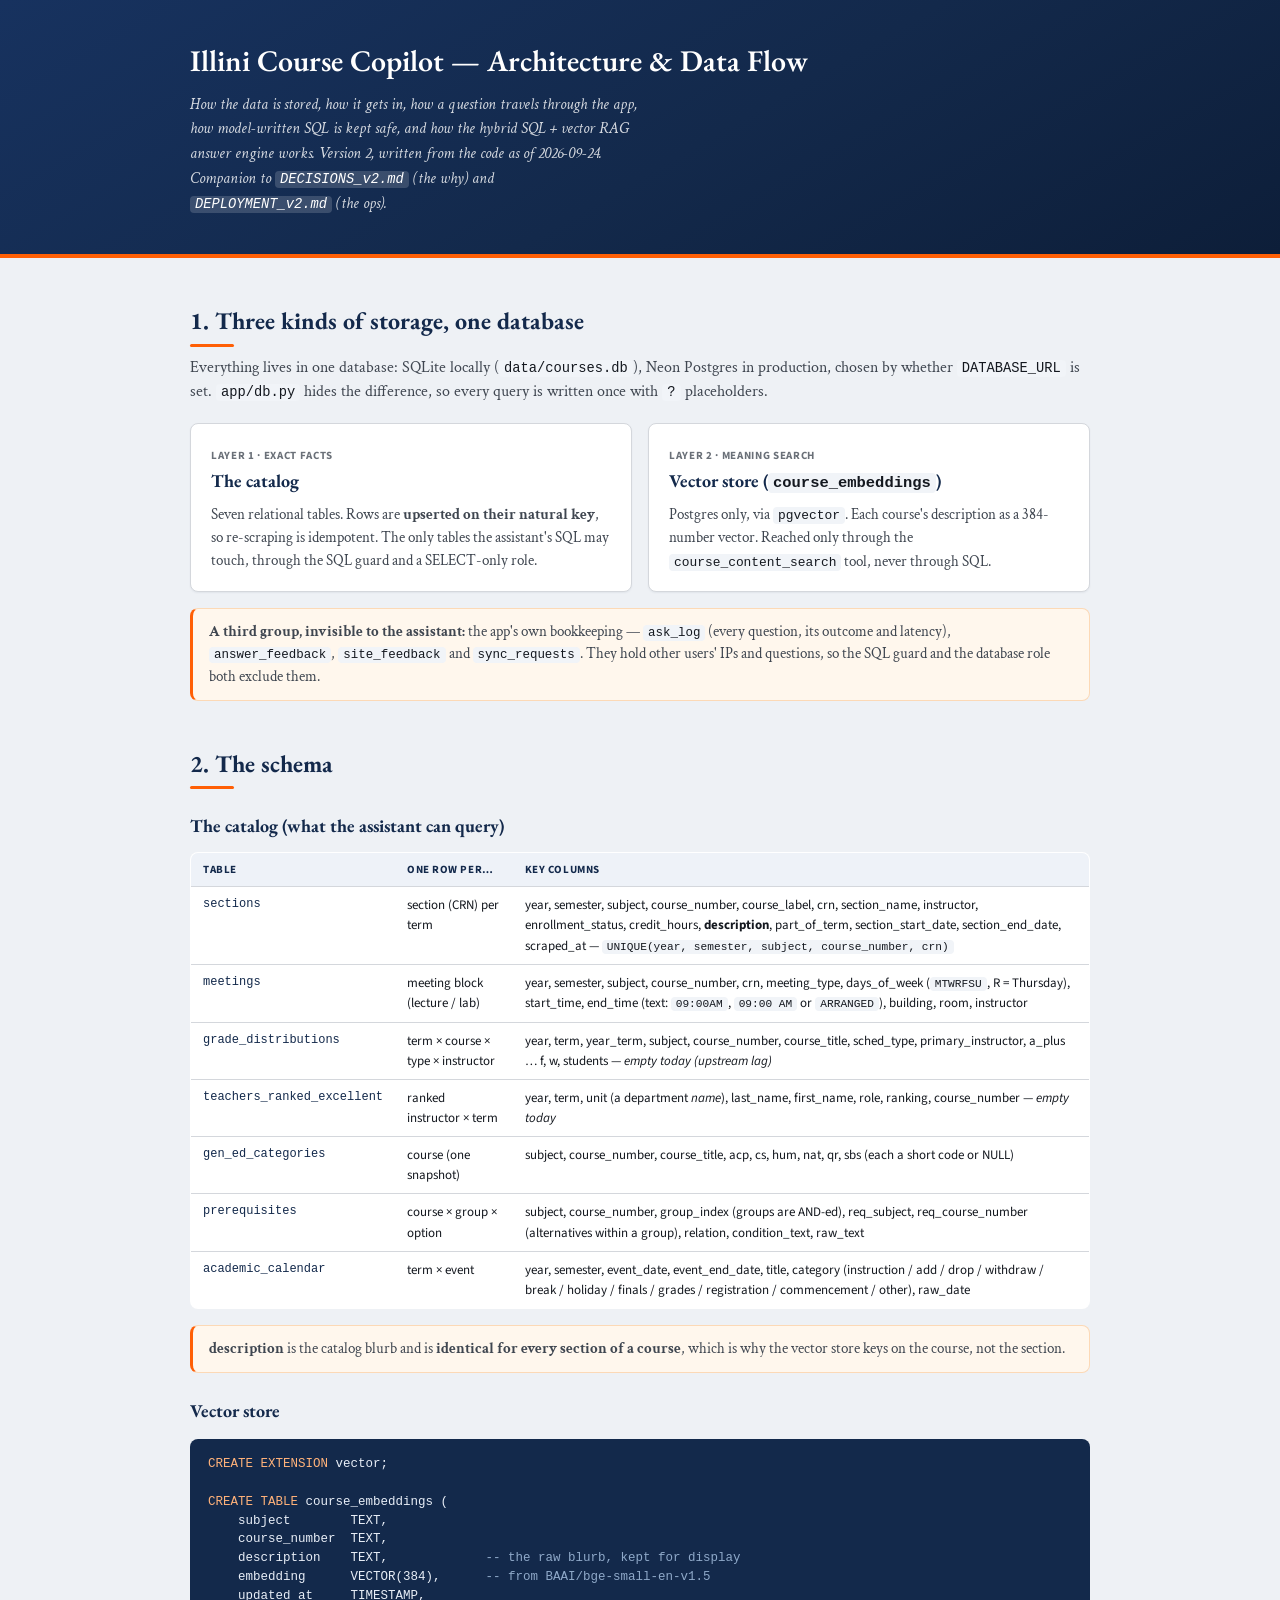
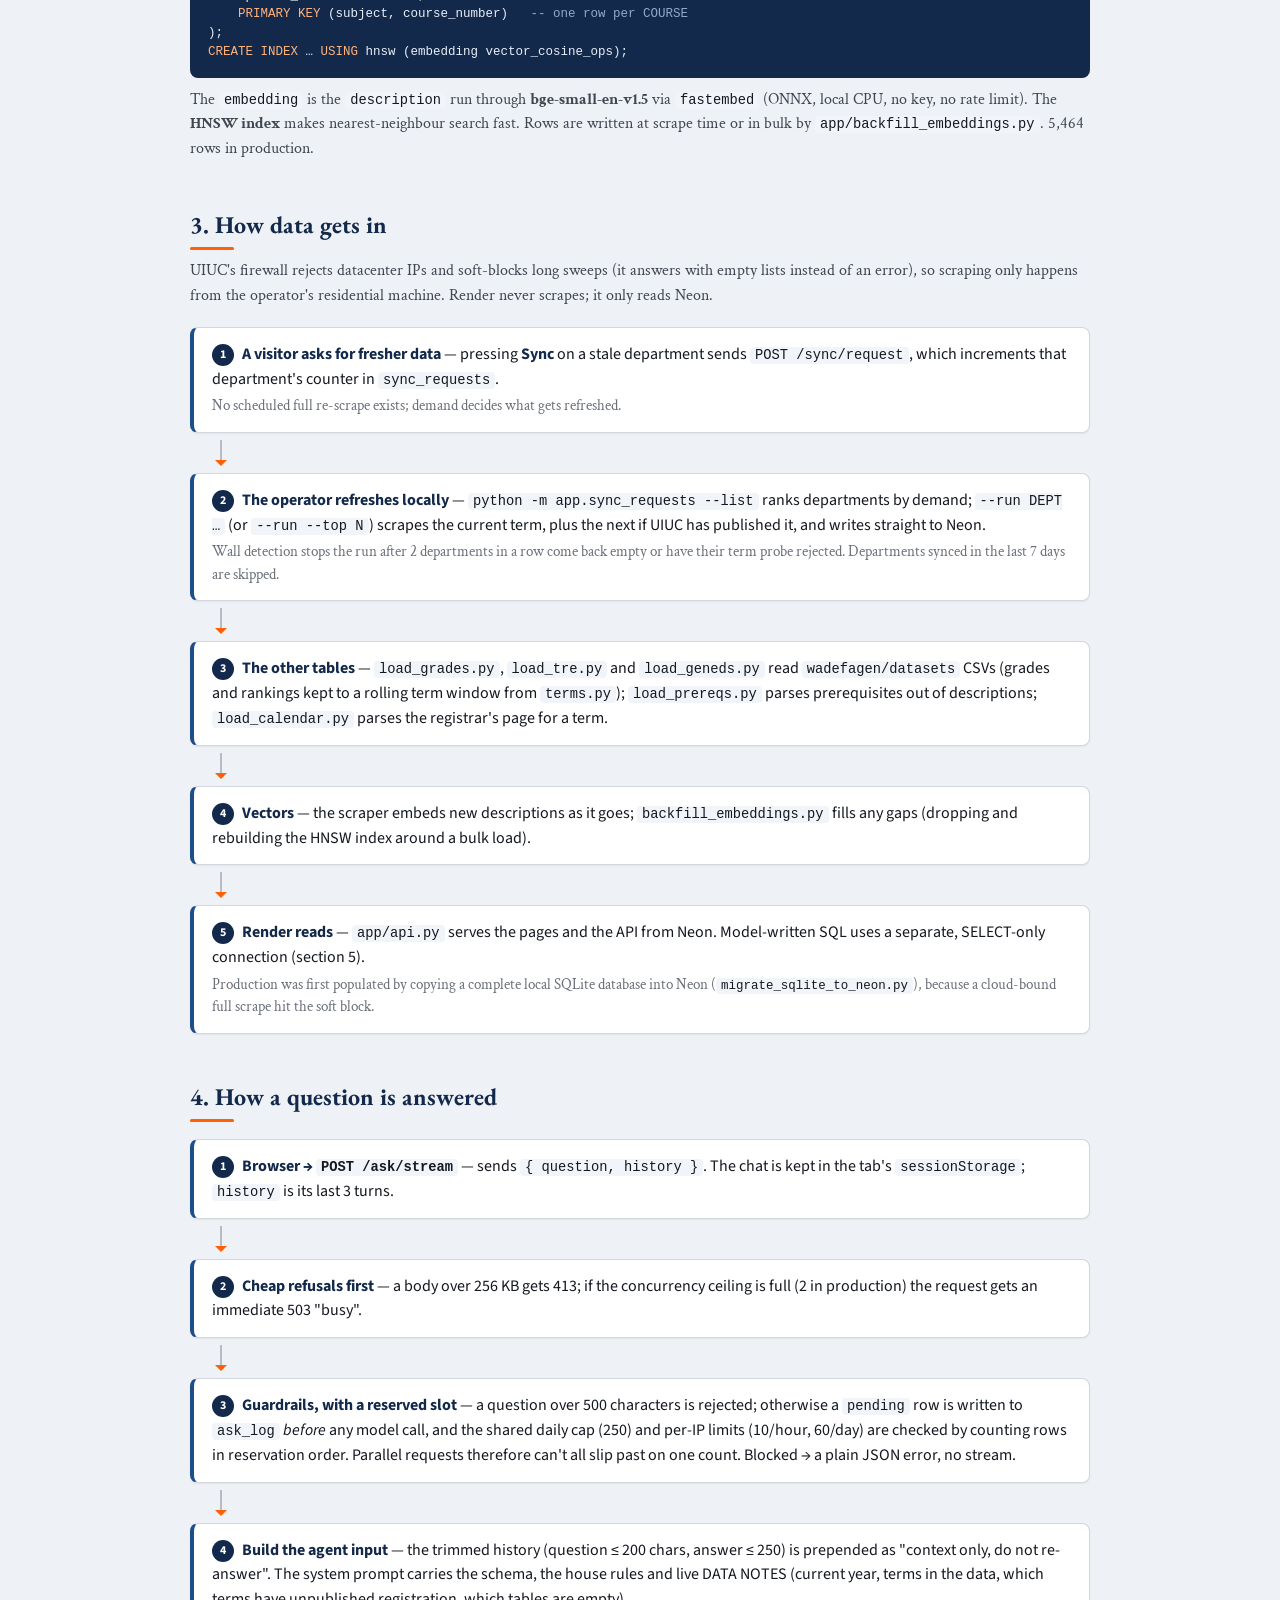
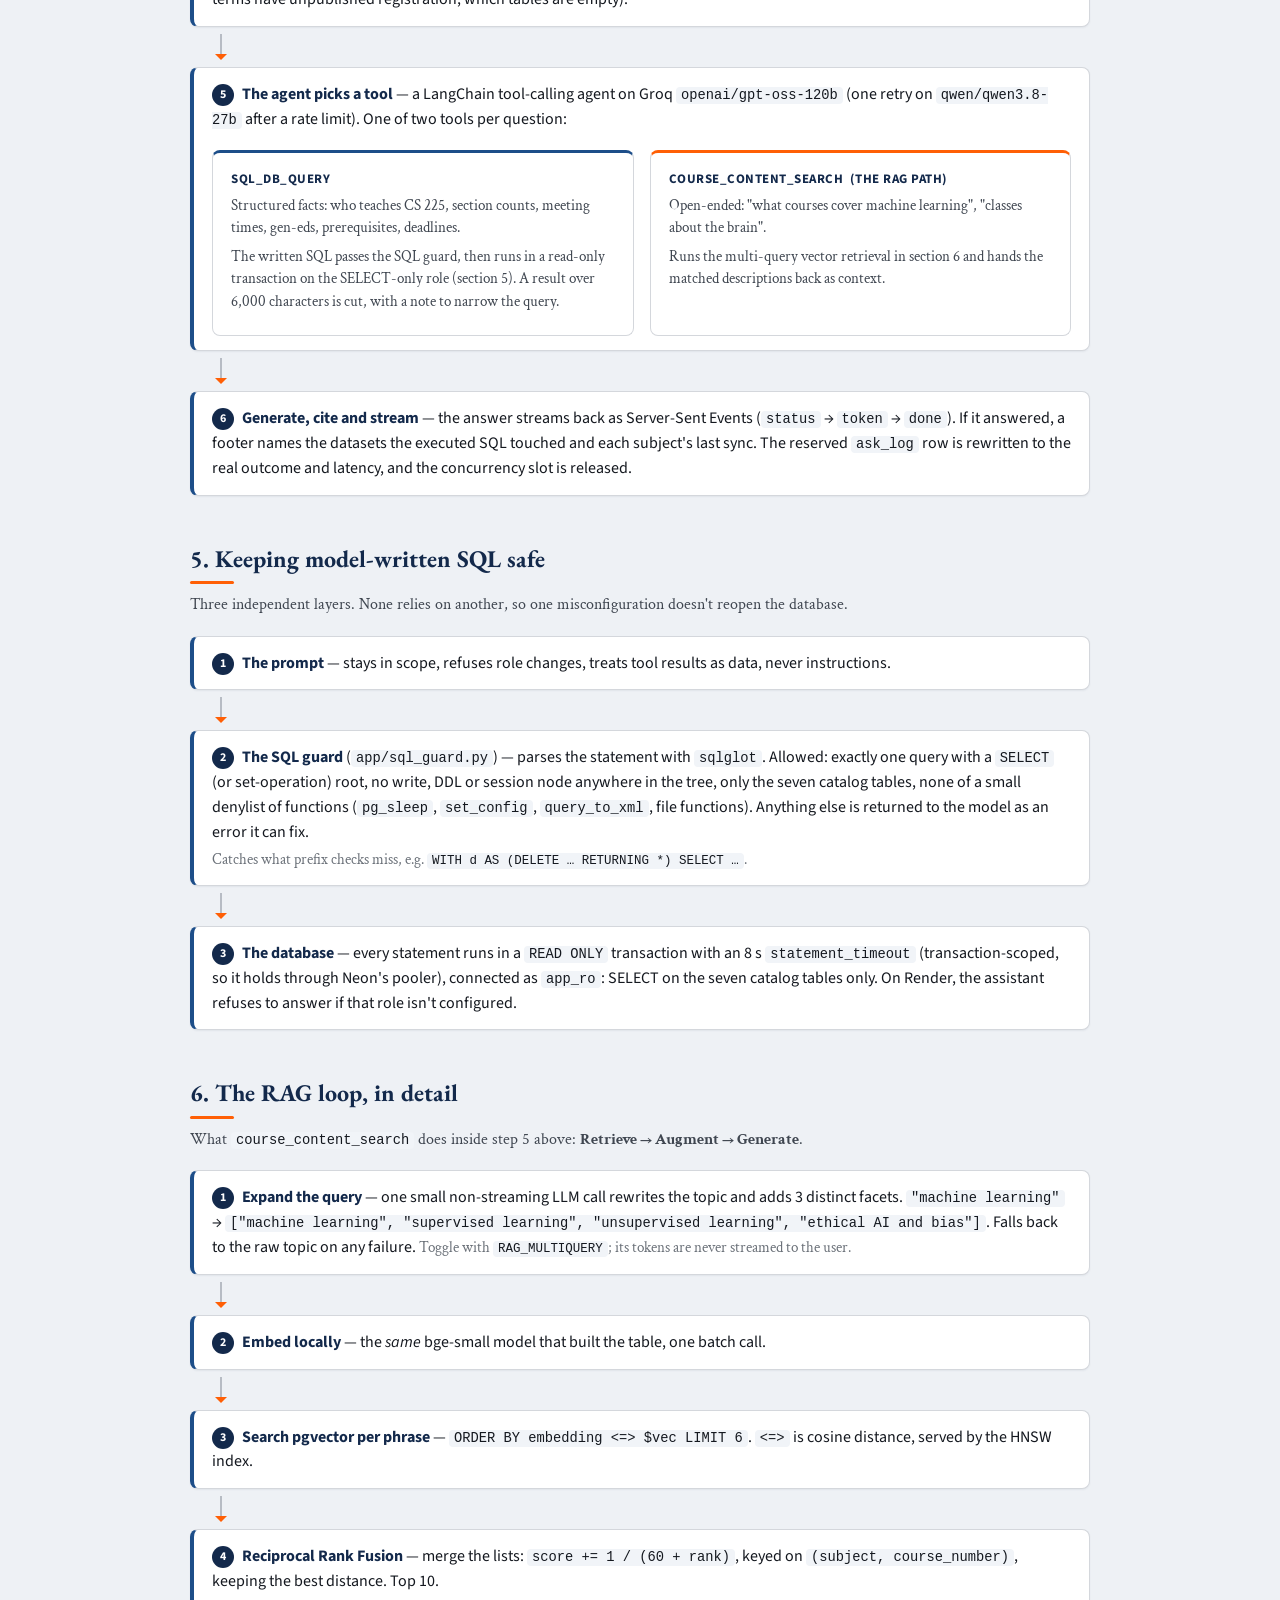
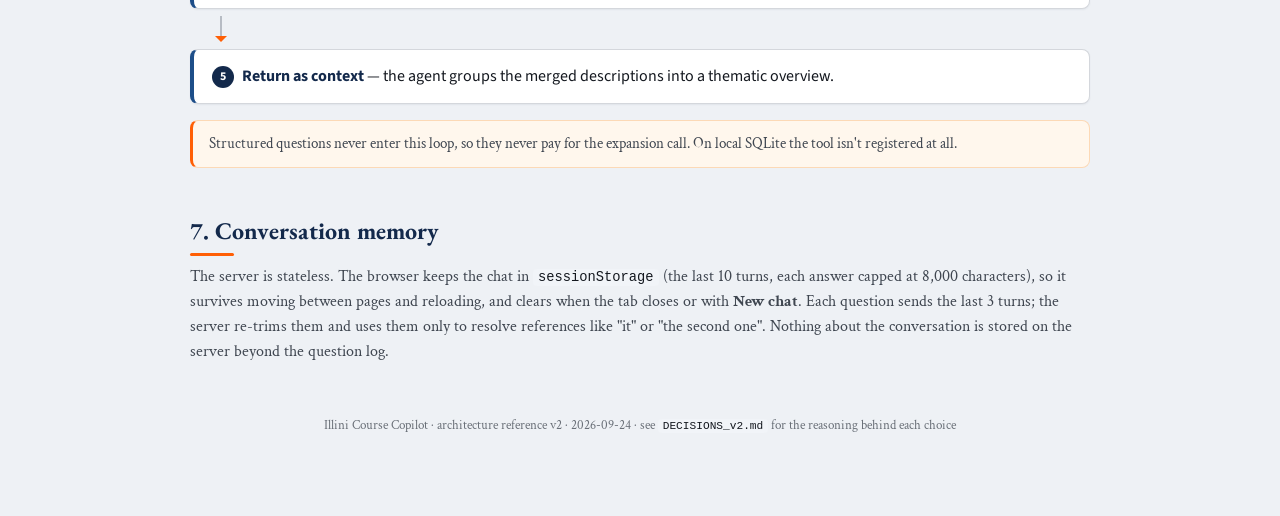
==== docs/architecture_v2.html @ 5958cbe5 "Replace all project docs with v2 versions written from the current code New: README_v2.md, DEPLOYMEN" ====
<!DOCTYPE html>
<html lang="en">
<head>
<meta charset="UTF-8">
<meta name="viewport" content="width=device-width, initial-scale=1.0">
<title>Illini Course Copilot — Architecture &amp; Data Flow (v2)</title>
<link rel="preconnect" href="https://fonts.googleapis.com">
<link rel="preconnect" href="https://fonts.gstatic.com" crossorigin>
<link rel="stylesheet" href="https://fonts.googleapis.com/css2?family=Crimson+Text:ital,wght@0,400;0,600;1,400&family=EB+Garamond:wght@400;600;700&family=Source+Sans+3:wght@400;600;700&display=swap">
<style>
  :root{
    --blue:#13294b; --blue2:#1d4e89; --orange:#ff5f05; --link:#1d58a7;
    --bg:#eef1f5; --panel:#fff; --ink:#14181f; --ink2:#3f4650; --muted:#6a7078;
    --line:#d4d7dc; --line2:#b7bcc4; --code-bg:#f1f4f8; --ok:#0a7d3c;
    --display:"EB Garamond",Georgia,serif;
    --serif:"Crimson Text",Georgia,serif;
    --sans:"Source Sans 3",system-ui,-apple-system,"Segoe UI",Arial,sans-serif;
    --mono:"JetBrains Mono",ui-monospace,Consolas,monospace;
  }
  *{box-sizing:border-box}
  body{
    margin:0;background:var(--bg);color:var(--ink);font-family:var(--sans);
    line-height:1.55;padding:0 0 80px;-webkit-font-smoothing:antialiased;
  }
  .wrap{max-width:940px;margin:0 auto;padding:0 20px}
  header.banner{
    background:linear-gradient(150deg,#17325f,var(--blue) 55%,#0d1e39);
    color:#fff;border-bottom:4px solid var(--orange);
  }
  header.banner .wrap{padding:38px 20px}
  header.banner h1{
    font-family:var(--display);font-weight:600;font-size:30px;margin:0;
  }
  header.banner p{
    font-family:var(--serif);font-style:italic;font-size:16px;
    color:rgba(255,255,255,.82);margin:8px 0 0;max-width:64ch;
  }
  h2{
    font-family:var(--display);font-size:24px;color:var(--blue);
    margin:44px 0 4px;padding-bottom:6px;position:relative;
  }
  h2::after{content:"";position:absolute;left:0;bottom:-1px;width:44px;height:3px;background:var(--orange);border-radius:2px}
  h3{font-family:var(--display);font-size:18px;color:var(--blue);margin:24px 0 8px}
  p.lead{font-family:var(--serif);font-size:16px;color:var(--ink2);margin:10px 0}
  code{font-family:var(--mono);font-size:.86em;background:var(--code-bg);color:var(--ink);padding:1px 5px;border-radius:4px}
  header.banner code{background:rgba(255,255,255,.16);color:#fff}
  a{color:var(--link)}

  /* vertical flow */
  ol.flow{list-style:none;margin:18px 0 0;padding:0}
  ol.flow>li{
    position:relative;background:var(--panel);border:1px solid var(--line);
    border-left:4px solid var(--blue2);border-radius:8px;padding:14px 18px;
    box-shadow:0 1px 2px rgba(16,32,60,.06);
  }
  ol.flow>li+li{margin-top:40px}
  ol.flow>li+li::before{
    content:"";position:absolute;left:26px;top:-34px;width:2px;height:22px;background:var(--line2);
  }
  ol.flow>li+li::after{
    content:"";position:absolute;left:21px;top:-14px;
    border:6px solid transparent;border-top-color:var(--orange);
  }
  ol.flow .n{
    display:inline-block;min-width:22px;height:22px;line-height:22px;text-align:center;
    background:var(--blue);color:#fff;font-weight:700;font-size:12px;border-radius:50%;
    margin-right:8px;vertical-align:1px;
  }
  ol.flow b{color:var(--blue)}
  ol.flow .sub{font-family:var(--serif);color:var(--muted);font-size:14.5px;margin-top:4px}

  /* two-branch split */
  .split{display:grid;gap:16px;margin-top:18px}
  @media(min-width:680px){.split{grid-template-columns:1fr 1fr}}
  .branch{background:var(--panel);border:1px solid var(--line);border-radius:8px;padding:16px 18px}
  .branch.sql{border-top:3px solid var(--blue2)}
  .branch.rag{border-top:3px solid var(--orange)}
  .branch h4{margin:0 0 6px;font-family:var(--sans);font-size:13px;letter-spacing:.04em;text-transform:uppercase;color:var(--blue)}
  .branch p{margin:6px 0;font-family:var(--serif);font-size:14.5px;color:var(--ink2)}

  /* cards row (storage layers) */
  .cards{display:grid;gap:16px;margin-top:18px}
  @media(min-width:680px){.cards{grid-template-columns:1fr 1fr}}
  .card{background:var(--panel);border:1px solid var(--line);border-radius:8px;padding:18px 20px;box-shadow:0 1px 2px rgba(16,32,60,.06)}
  .card h3{margin-top:0}
  .tag{display:inline-block;font-size:11px;font-weight:700;letter-spacing:.06em;text-transform:uppercase;color:var(--muted)}

  table{width:100%;border-collapse:collapse;font-size:13px;margin:12px 0 0;background:var(--panel);border:1px solid var(--line);border-radius:8px;overflow:hidden}
  th,td{text-align:left;padding:8px 12px;border-bottom:1px solid var(--line);vertical-align:top}
  tbody tr:last-child td{border-bottom:0}
  th{background:#eef2f8;color:var(--blue);font-size:11px;letter-spacing:.05em;text-transform:uppercase}
  td:first-child{font-family:var(--mono);font-size:12px;white-space:nowrap;color:var(--blue)}

  pre{
    background:var(--blue);color:#e8eef7;border-radius:8px;padding:16px 18px;
    overflow-x:auto;font-family:var(--mono);font-size:12.5px;line-height:1.5;margin:14px 0 0;
  }
  pre .k{color:#ffb27a}
  .note{
    font-family:var(--serif);font-size:14.5px;color:var(--ink2);
    background:#fff7ed;border:1px solid #fcd9b6;border-left:3px solid var(--orange);
    border-radius:8px;padding:12px 16px;margin-top:16px;
  }
  footer{margin-top:52px;font-family:var(--serif);font-size:13px;color:var(--muted);text-align:center}
</style>
</head>
<body>

<header class="banner">
  <div class="wrap">
    <h1>Illini Course Copilot — Architecture &amp; Data Flow</h1>
    <p>How the data is stored, how it gets in, how a question travels through the app, how model-written SQL is kept safe, and how the hybrid SQL + vector RAG answer engine works. Version 2, written from the code as of 2026-09-24. Companion to <code>DECISIONS_v2.md</code> (the why) and <code>DEPLOYMENT_v2.md</code> (the ops).</p>
  </div>
</header>

<div class="wrap">

  <h2>1. Three kinds of storage, one database</h2>
  <p class="lead">Everything lives in one database: SQLite locally (<code>data/courses.db</code>), Neon Postgres in production, chosen by whether <code>DATABASE_URL</code> is set. <code>app/db.py</code> hides the difference, so every query is written once with <code>?</code> placeholders.</p>

  <div class="cards">
    <div class="card">
      <span class="tag">Layer 1 · exact facts</span>
      <h3>The catalog</h3>
      <p class="lead" style="font-size:15px;margin:6px 0 0">Seven relational tables. Rows are <b>upserted on their natural key</b>, so re-scraping is idempotent. The only tables the assistant's SQL may touch, through the SQL guard and a SELECT-only role.</p>
    </div>
    <div class="card">
      <span class="tag">Layer 2 · meaning search</span>
      <h3>Vector store (<code>course_embeddings</code>)</h3>
      <p class="lead" style="font-size:15px;margin:6px 0 0">Postgres only, via <code>pgvector</code>. Each course's description as a 384-number vector. Reached only through the <code>course_content_search</code> tool, never through SQL.</p>
    </div>
  </div>
  <div class="note"><b>A third group, invisible to the assistant:</b> the app's own bookkeeping — <code>ask_log</code> (every question, its outcome and latency), <code>answer_feedback</code>, <code>site_feedback</code> and <code>sync_requests</code>. They hold other users' IPs and questions, so the SQL guard and the database role both exclude them.</div>

  <h2>2. The schema</h2>

  <h3>The catalog (what the assistant can query)</h3>
  <table>
    <thead><tr><th>Table</th><th>One row per…</th><th>Key columns</th></tr></thead>
    <tbody>
      <tr><td>sections</td><td>section (CRN) per term</td><td>year, semester, subject, course_number, course_label, crn, section_name, instructor, enrollment_status, credit_hours, <b>description</b>, part_of_term, section_start_date, section_end_date, scraped_at — <code>UNIQUE(year, semester, subject, course_number, crn)</code></td></tr>
      <tr><td>meetings</td><td>meeting block (lecture / lab)</td><td>year, semester, subject, course_number, crn, meeting_type, days_of_week (<code>MTWRFSU</code>, R = Thursday), start_time, end_time (text: <code>09:00AM</code>, <code>09:00 AM</code> or <code>ARRANGED</code>), building, room, instructor</td></tr>
      <tr><td>grade_distributions</td><td>term × course × type × instructor</td><td>year, term, year_term, subject, course_number, course_title, sched_type, primary_instructor, a_plus … f, w, students — <i>empty today (upstream lag)</i></td></tr>
      <tr><td>teachers_ranked_excellent</td><td>ranked instructor × term</td><td>year, term, unit (a department <i>name</i>), last_name, first_name, role, ranking, course_number — <i>empty today</i></td></tr>
      <tr><td>gen_ed_categories</td><td>course (one snapshot)</td><td>subject, course_number, course_title, acp, cs, hum, nat, qr, sbs (each a short code or NULL)</td></tr>
      <tr><td>prerequisites</td><td>course × group × option</td><td>subject, course_number, group_index (groups are AND-ed), req_subject, req_course_number (alternatives within a group), relation, condition_text, raw_text</td></tr>
      <tr><td>academic_calendar</td><td>term × event</td><td>year, semester, event_date, event_end_date, title, category (instruction / add / drop / withdraw / break / holiday / finals / grades / registration / commencement / other), raw_date</td></tr>
    </tbody>
  </table>
  <div class="note"><b>description</b> is the catalog blurb and is <b>identical for every section of a course</b>, which is why the vector store keys on the course, not the section.</div>

  <h3>Vector store</h3>
  <pre><span class="k">CREATE EXTENSION</span> vector;

<span class="k">CREATE TABLE</span> course_embeddings (
    subject        TEXT,
    course_number  TEXT,
    description    TEXT,             <span style="color:#8fa9c9">-- the raw blurb, kept for display</span>
    embedding      VECTOR(384),      <span style="color:#8fa9c9">-- from BAAI/bge-small-en-v1.5</span>
    updated_at     TIMESTAMP,
    <span class="k">PRIMARY KEY</span> (subject, course_number)   <span style="color:#8fa9c9">-- one row per COURSE</span>
);
<span class="k">CREATE INDEX</span> … <span class="k">USING</span> hnsw (embedding vector_cosine_ops);</pre>
  <p class="lead">The <code>embedding</code> is the <code>description</code> run through <b>bge-small-en-v1.5</b> via <code>fastembed</code> (ONNX, local CPU, no key, no rate limit). The <b>HNSW index</b> makes nearest-neighbour search fast. Rows are written at scrape time or in bulk by <code>app/backfill_embeddings.py</code>. 5,464 rows in production.</p>

  <h2>3. How data gets in</h2>
  <p class="lead">UIUC's firewall rejects datacenter IPs and soft-blocks long sweeps (it answers with empty lists instead of an error), so scraping only happens from the operator's residential machine. Render never scrapes; it only reads Neon.</p>
  <ol class="flow">
    <li><span class="n">1</span><b>A visitor asks for fresher data</b> — pressing <b>Sync</b> on a stale department sends <code>POST /sync/request</code>, which increments that department's counter in <code>sync_requests</code>.
      <div class="sub">No scheduled full re-scrape exists; demand decides what gets refreshed.</div></li>
    <li><span class="n">2</span><b>The operator refreshes locally</b> — <code>python -m app.sync_requests --list</code> ranks departments by demand; <code>--run DEPT …</code> (or <code>--run --top N</code>) scrapes the current term, plus the next if UIUC has published it, and writes straight to Neon.
      <div class="sub">Wall detection stops the run after 2 departments in a row come back empty or have their term probe rejected. Departments synced in the last 7 days are skipped.</div></li>
    <li><span class="n">3</span><b>The other tables</b> — <code>load_grades.py</code>, <code>load_tre.py</code> and <code>load_geneds.py</code> read <code>wadefagen/datasets</code> CSVs (grades and rankings kept to a rolling term window from <code>terms.py</code>); <code>load_prereqs.py</code> parses prerequisites out of descriptions; <code>load_calendar.py</code> parses the registrar's page for a term.</li>
    <li><span class="n">4</span><b>Vectors</b> — the scraper embeds new descriptions as it goes; <code>backfill_embeddings.py</code> fills any gaps (dropping and rebuilding the HNSW index around a bulk load).</li>
    <li><span class="n">5</span><b>Render reads</b> — <code>app/api.py</code> serves the pages and the API from Neon. Model-written SQL uses a separate, SELECT-only connection (section 5).
      <div class="sub">Production was first populated by copying a complete local SQLite database into Neon (<code>migrate_sqlite_to_neon.py</code>), because a cloud-bound full scrape hit the soft block.</div></li>
  </ol>

  <h2>4. How a question is answered</h2>
  <ol class="flow">
    <li><span class="n">1</span><b>Browser → <code>POST /ask/stream</code></b> — sends <code>{ question, history }</code>. The chat is kept in the tab's <code>sessionStorage</code>; <code>history</code> is its last 3 turns.</li>
    <li><span class="n">2</span><b>Cheap refusals first</b> — a body over 256 KB gets 413; if the concurrency ceiling is full (2 in production) the request gets an immediate 503 "busy".</li>
    <li><span class="n">3</span><b>Guardrails, with a reserved slot</b> — a question over 500 characters is rejected; otherwise a <code>pending</code> row is written to <code>ask_log</code> <i>before</i> any model call, and the shared daily cap (250) and per-IP limits (10/hour, 60/day) are checked by counting rows in reservation order. Parallel requests therefore can't all slip past on one count. Blocked → a plain JSON error, no stream.</li>
    <li><span class="n">4</span><b>Build the agent input</b> — the trimmed history (question ≤ 200 chars, answer ≤ 250) is prepended as "context only, do not re-answer". The system prompt carries the schema, the house rules and live DATA NOTES (current year, terms in the data, which terms have unpublished registration, which tables are empty).</li>
    <li><span class="n">5</span><b>The agent picks a tool</b> — a LangChain tool-calling agent on Groq <code>openai/gpt-oss-120b</code> (one retry on <code>qwen/qwen3.8-27b</code> after a rate limit). One of two tools per question:
      <div class="split">
        <div class="branch sql">
          <h4>sql_db_query</h4>
          <p>Structured facts: who teaches CS 225, section counts, meeting times, gen-eds, prerequisites, deadlines.</p>
          <p>The written SQL passes the SQL guard, then runs in a read-only transaction on the SELECT-only role (section 5). A result over 6,000 characters is cut, with a note to narrow the query.</p>
        </div>
        <div class="branch rag">
          <h4>course_content_search &nbsp;(the RAG path)</h4>
          <p>Open-ended: "what courses cover machine learning", "classes about the brain".</p>
          <p>Runs the multi-query vector retrieval in section 6 and hands the matched descriptions back as context.</p>
        </div>
      </div>
    </li>
    <li><span class="n">6</span><b>Generate, cite and stream</b> — the answer streams back as Server-Sent Events (<code>status</code> → <code>token</code> → <code>done</code>). If it answered, a footer names the datasets the executed SQL touched and each subject's last sync. The reserved <code>ask_log</code> row is rewritten to the real outcome and latency, and the concurrency slot is released.</li>
  </ol>

  <h2>5. Keeping model-written SQL safe</h2>
  <p class="lead">Three independent layers. None relies on another, so one misconfiguration doesn't reopen the database.</p>
  <ol class="flow">
    <li><span class="n">1</span><b>The prompt</b> — stays in scope, refuses role changes, treats tool results as data, never instructions.</li>
    <li><span class="n">2</span><b>The SQL guard</b> (<code>app/sql_guard.py</code>) — parses the statement with <code>sqlglot</code>. Allowed: exactly one query with a <code>SELECT</code> (or set-operation) root, no write, DDL or session node anywhere in the tree, only the seven catalog tables, none of a small denylist of functions (<code>pg_sleep</code>, <code>set_config</code>, <code>query_to_xml</code>, file functions). Anything else is returned to the model as an error it can fix.
      <div class="sub">Catches what prefix checks miss, e.g. <code>WITH d AS (DELETE … RETURNING *) SELECT …</code>.</div></li>
    <li><span class="n">3</span><b>The database</b> — every statement runs in a <code>READ ONLY</code> transaction with an 8 s <code>statement_timeout</code> (transaction-scoped, so it holds through Neon's pooler), connected as <code>app_ro</code>: SELECT on the seven catalog tables only. On Render, the assistant refuses to answer if that role isn't configured.</li>
  </ol>

  <h2>6. The RAG loop, in detail</h2>
  <p class="lead">What <code>course_content_search</code> does inside step 5 above: <b>Retrieve → Augment → Generate</b>.</p>
  <ol class="flow">
    <li><span class="n">1</span><b>Expand the query</b> — one small non-streaming LLM call rewrites the topic and adds 3 distinct facets. <code>"machine learning"</code> → <code>["machine learning", "supervised learning", "unsupervised learning", "ethical AI and bias"]</code>. Falls back to the raw topic on any failure. <span class="sub">Toggle with <code>RAG_MULTIQUERY</code>; its tokens are never streamed to the user.</span></li>
    <li><span class="n">2</span><b>Embed locally</b> — the <i>same</i> bge-small model that built the table, one batch call.</li>
    <li><span class="n">3</span><b>Search pgvector per phrase</b> — <code>ORDER BY embedding &lt;=&gt; $vec LIMIT 6</code>. <code>&lt;=&gt;</code> is cosine distance, served by the HNSW index.</li>
    <li><span class="n">4</span><b>Reciprocal Rank Fusion</b> — merge the lists: <code>score += 1 / (60 + rank)</code>, keyed on <code>(subject, course_number)</code>, keeping the best distance. Top 10.</li>
    <li><span class="n">5</span><b>Return as context</b> — the agent groups the merged descriptions into a thematic overview.</li>
  </ol>
  <div class="note">Structured questions never enter this loop, so they never pay for the expansion call. On local SQLite the tool isn't registered at all.</div>

  <h2>7. Conversation memory</h2>
  <p class="lead">The server is stateless. The browser keeps the chat in <code>sessionStorage</code> (the last 10 turns, each answer capped at 8,000 characters), so it survives moving between pages and reloading, and clears when the tab closes or with <b>New chat</b>. Each question sends the last 3 turns; the server re-trims them and uses them only to resolve references like "it" or "the second one". Nothing about the conversation is stored on the server beyond the question log.</p>

  <footer>
    Illini Course Copilot · architecture reference v2 · 2026-09-24 · see <code>DECISIONS_v2.md</code> for the reasoning behind each choice
  </footer>

</div>
</body>
</html>
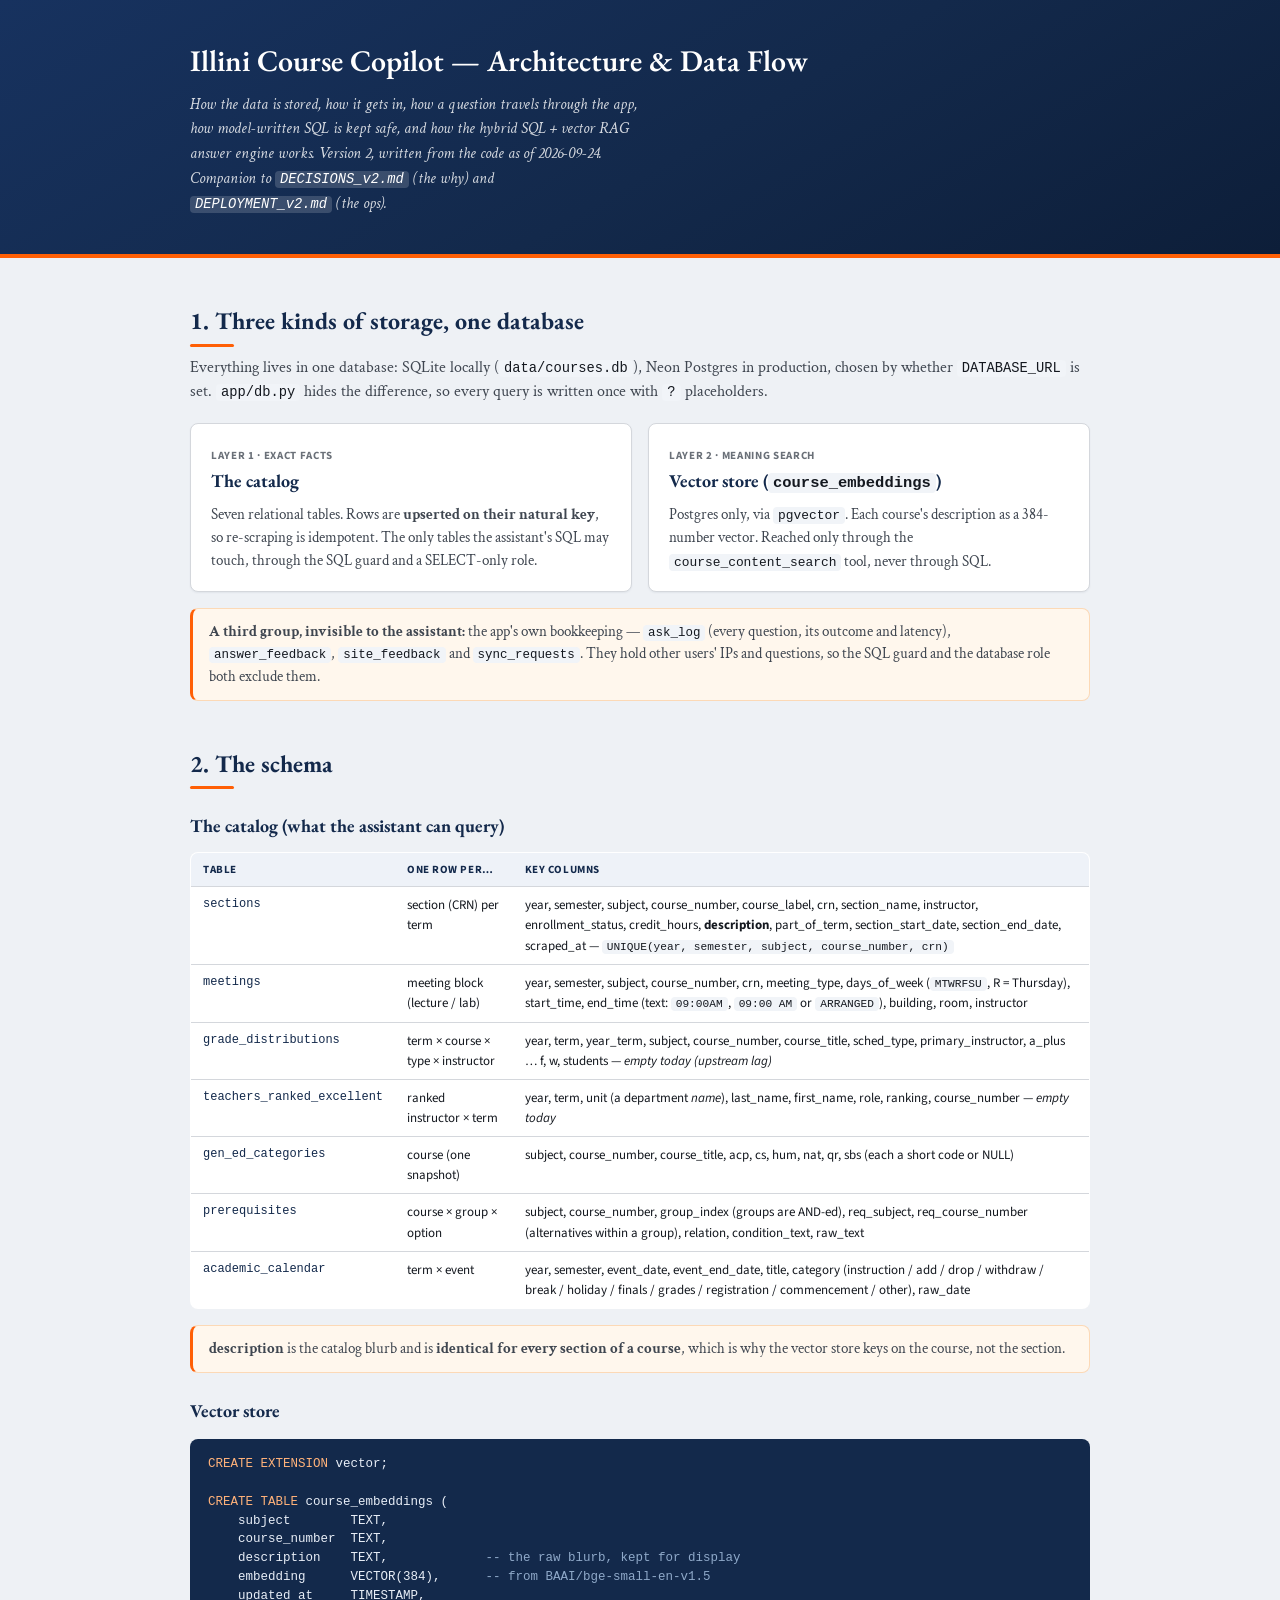
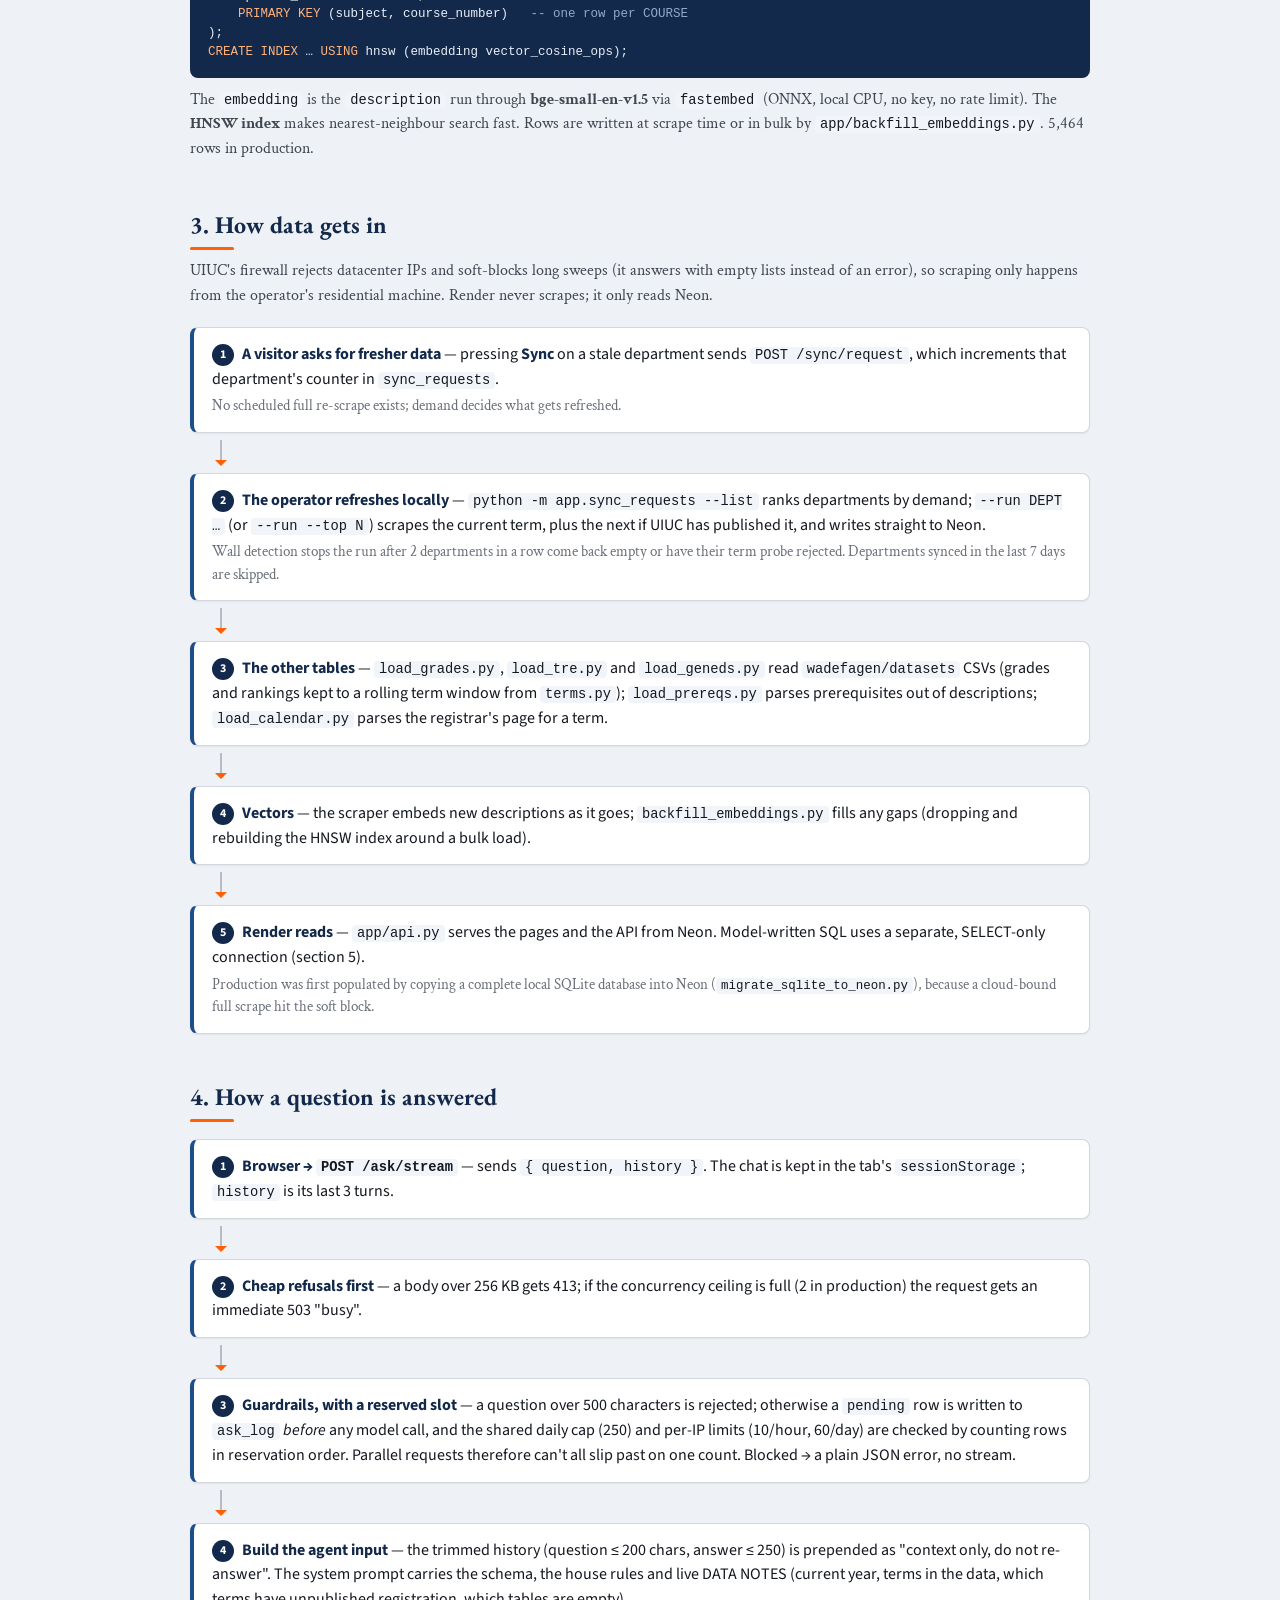
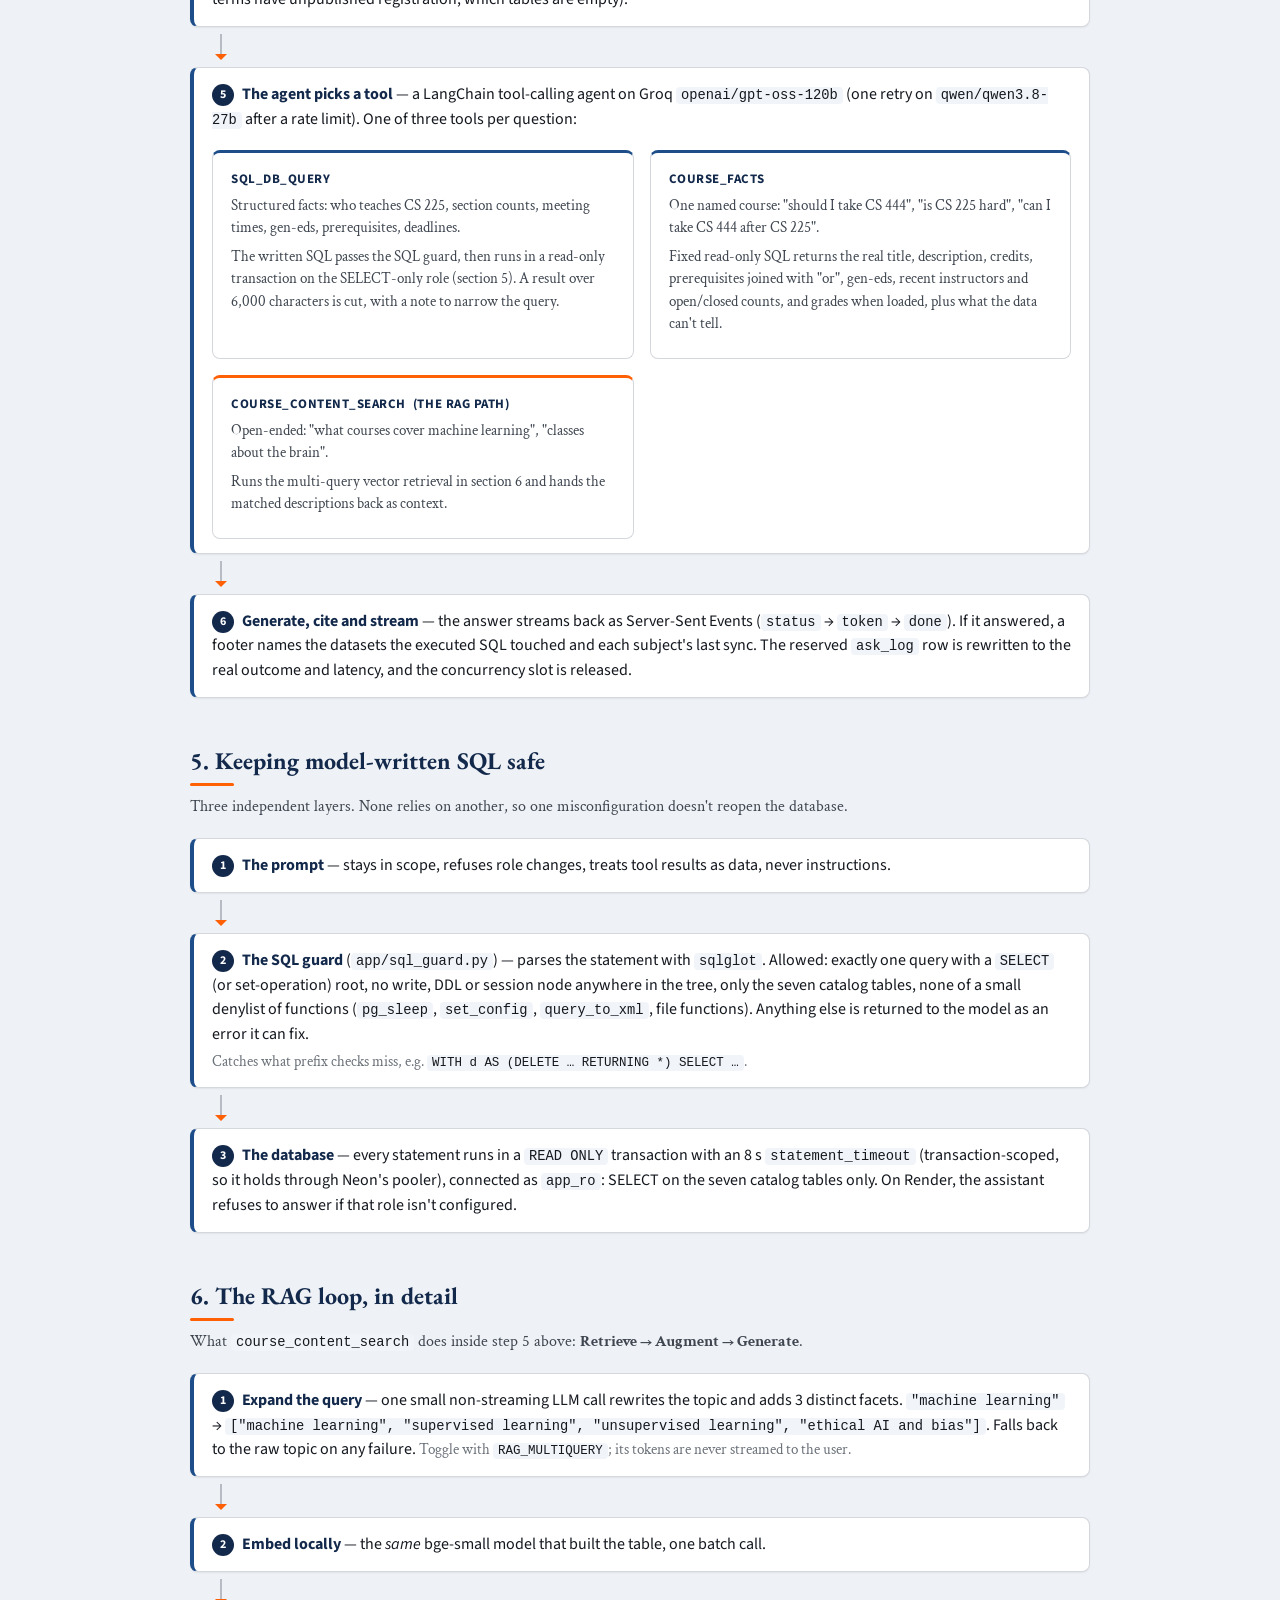
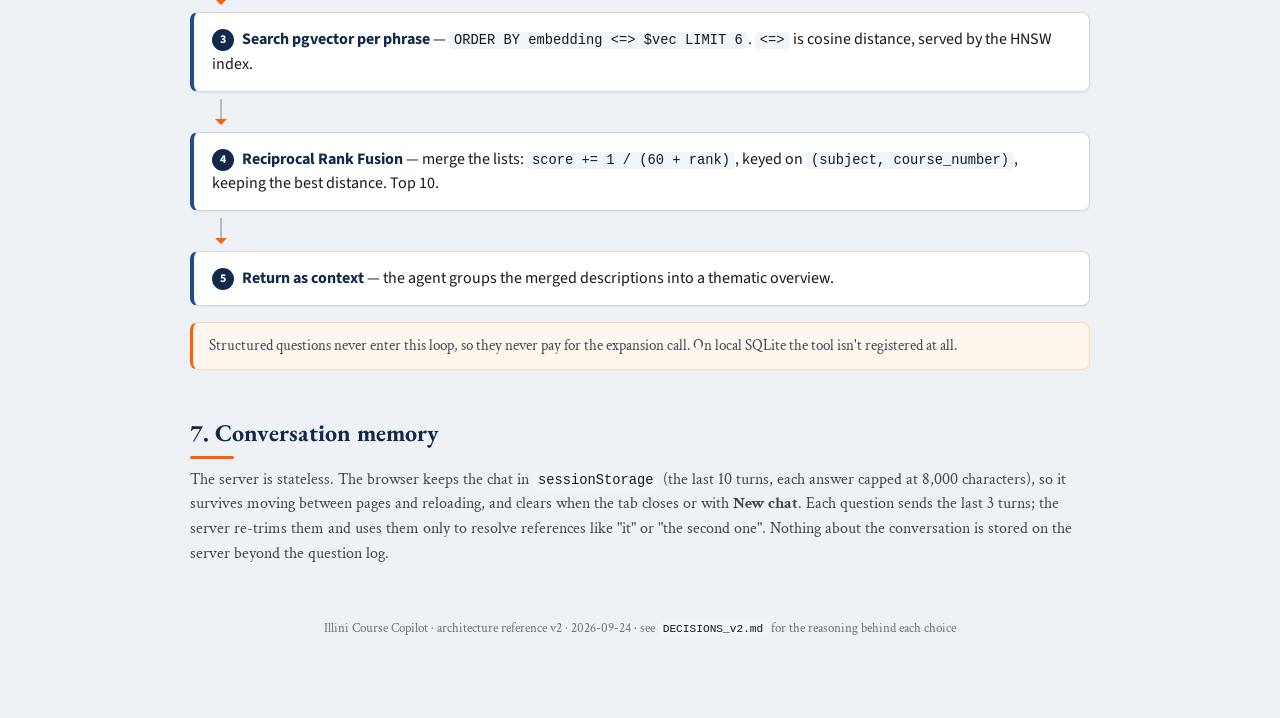
==== commit c5c0d2dd: "course_facts tool: answer questions about a named course, not the nearest lookup "Should I take CS 4" ====
--- a/docs/architecture_v2.html
+++ b/docs/architecture_v2.html
@@ -182,12 +182,17 @@
     <li><span class="n">2</span><b>Cheap refusals first</b> — a body over 256 KB gets 413; if the concurrency ceiling is full (2 in production) the request gets an immediate 503 "busy".</li>
     <li><span class="n">3</span><b>Guardrails, with a reserved slot</b> — a question over 500 characters is rejected; otherwise a <code>pending</code> row is written to <code>ask_log</code> <i>before</i> any model call, and the shared daily cap (250) and per-IP limits (10/hour, 60/day) are checked by counting rows in reservation order. Parallel requests therefore can't all slip past on one count. Blocked → a plain JSON error, no stream.</li>
     <li><span class="n">4</span><b>Build the agent input</b> — the trimmed history (question ≤ 200 chars, answer ≤ 250) is prepended as "context only, do not re-answer". The system prompt carries the schema, the house rules and live DATA NOTES (current year, terms in the data, which terms have unpublished registration, which tables are empty).</li>
-    <li><span class="n">5</span><b>The agent picks a tool</b> — a LangChain tool-calling agent on Groq <code>openai/gpt-oss-120b</code> (one retry on <code>qwen/qwen3.8-27b</code> after a rate limit). One of two tools per question:
+    <li><span class="n">5</span><b>The agent picks a tool</b> — a LangChain tool-calling agent on Groq <code>openai/gpt-oss-120b</code> (one retry on <code>qwen/qwen3.8-27b</code> after a rate limit). One of three tools per question:
       <div class="split">
         <div class="branch sql">
           <h4>sql_db_query</h4>
           <p>Structured facts: who teaches CS 225, section counts, meeting times, gen-eds, prerequisites, deadlines.</p>
           <p>The written SQL passes the SQL guard, then runs in a read-only transaction on the SELECT-only role (section 5). A result over 6,000 characters is cut, with a note to narrow the query.</p>
+        </div>
+        <div class="branch sql">
+          <h4>course_facts</h4>
+          <p>One named course: "should I take CS 444", "is CS 225 hard", "can I take CS 444 after CS 225".</p>
+          <p>Fixed read-only SQL returns the real title, description, credits, prerequisites joined with "or", gen-eds, recent instructors and open/closed counts, and grades when loaded, plus what the data can't tell.</p>
         </div>
         <div class="branch rag">
           <h4>course_content_search &nbsp;(the RAG path)</h4>
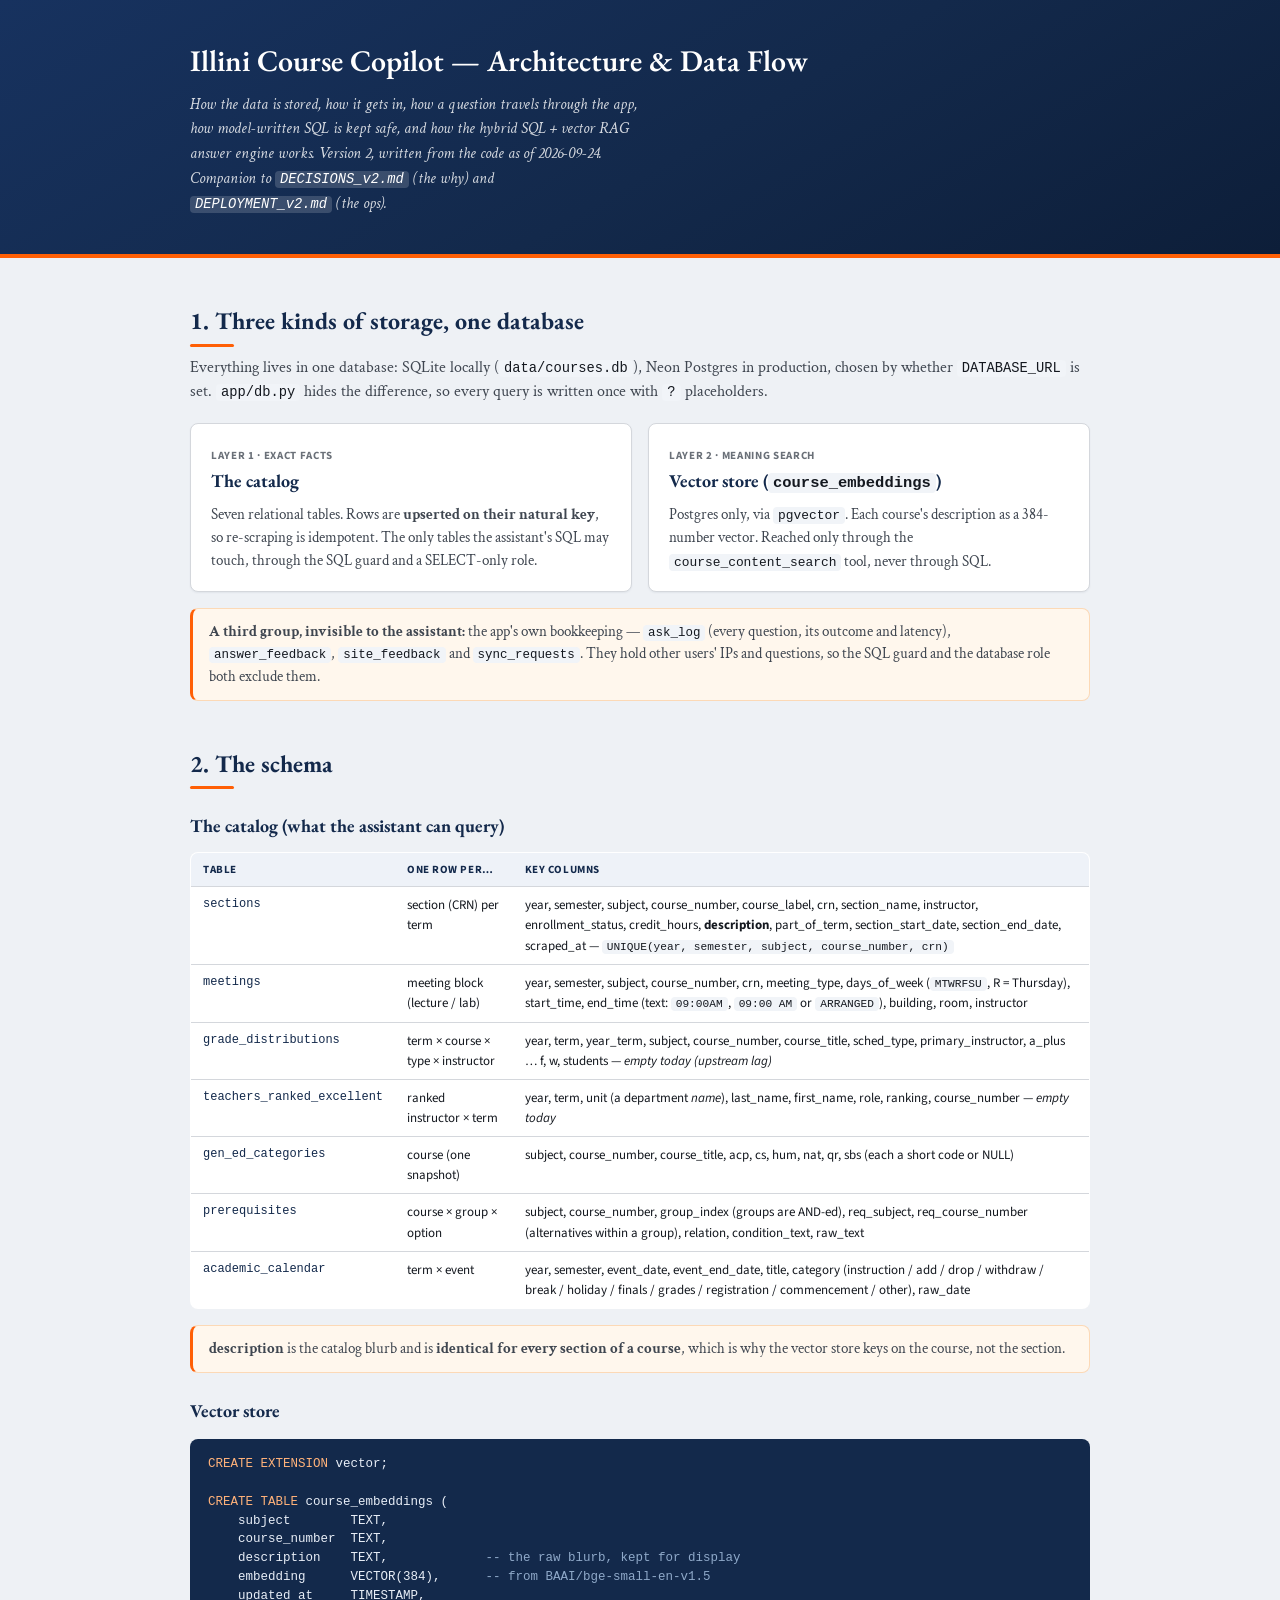
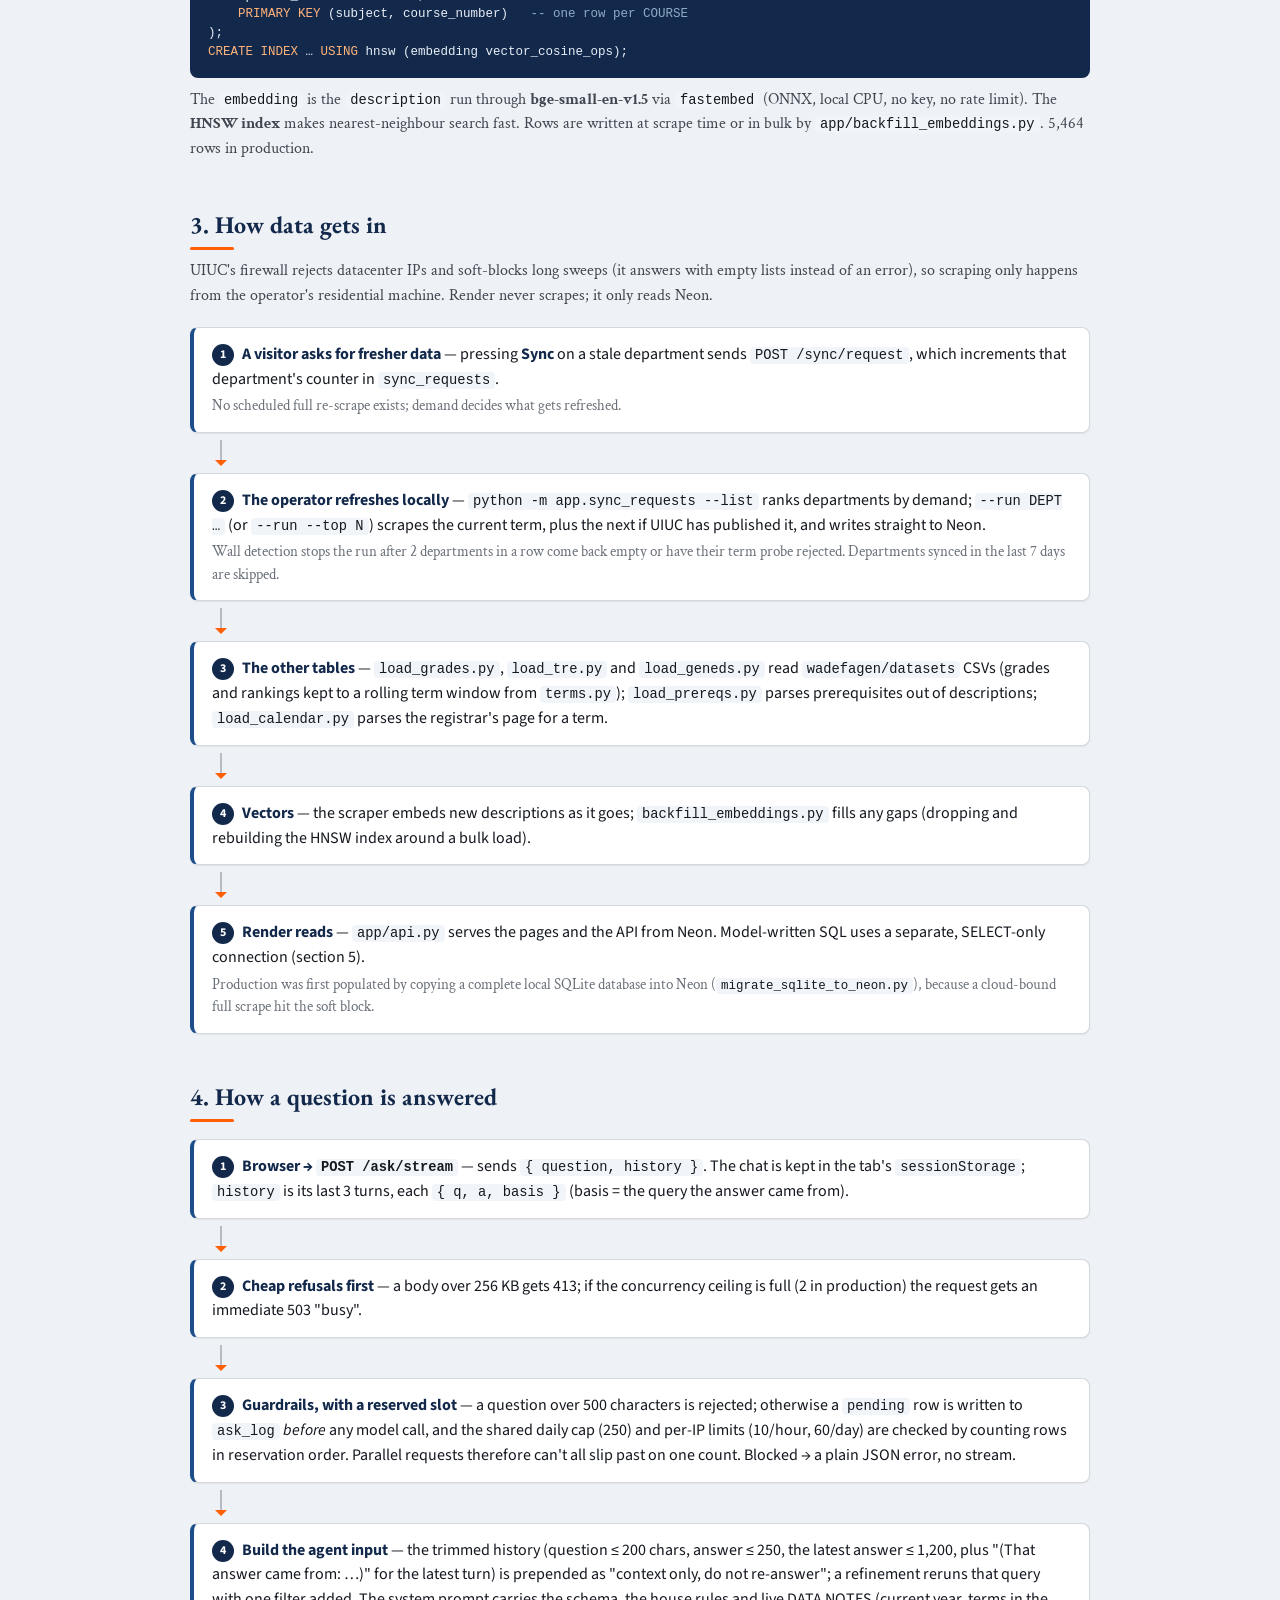
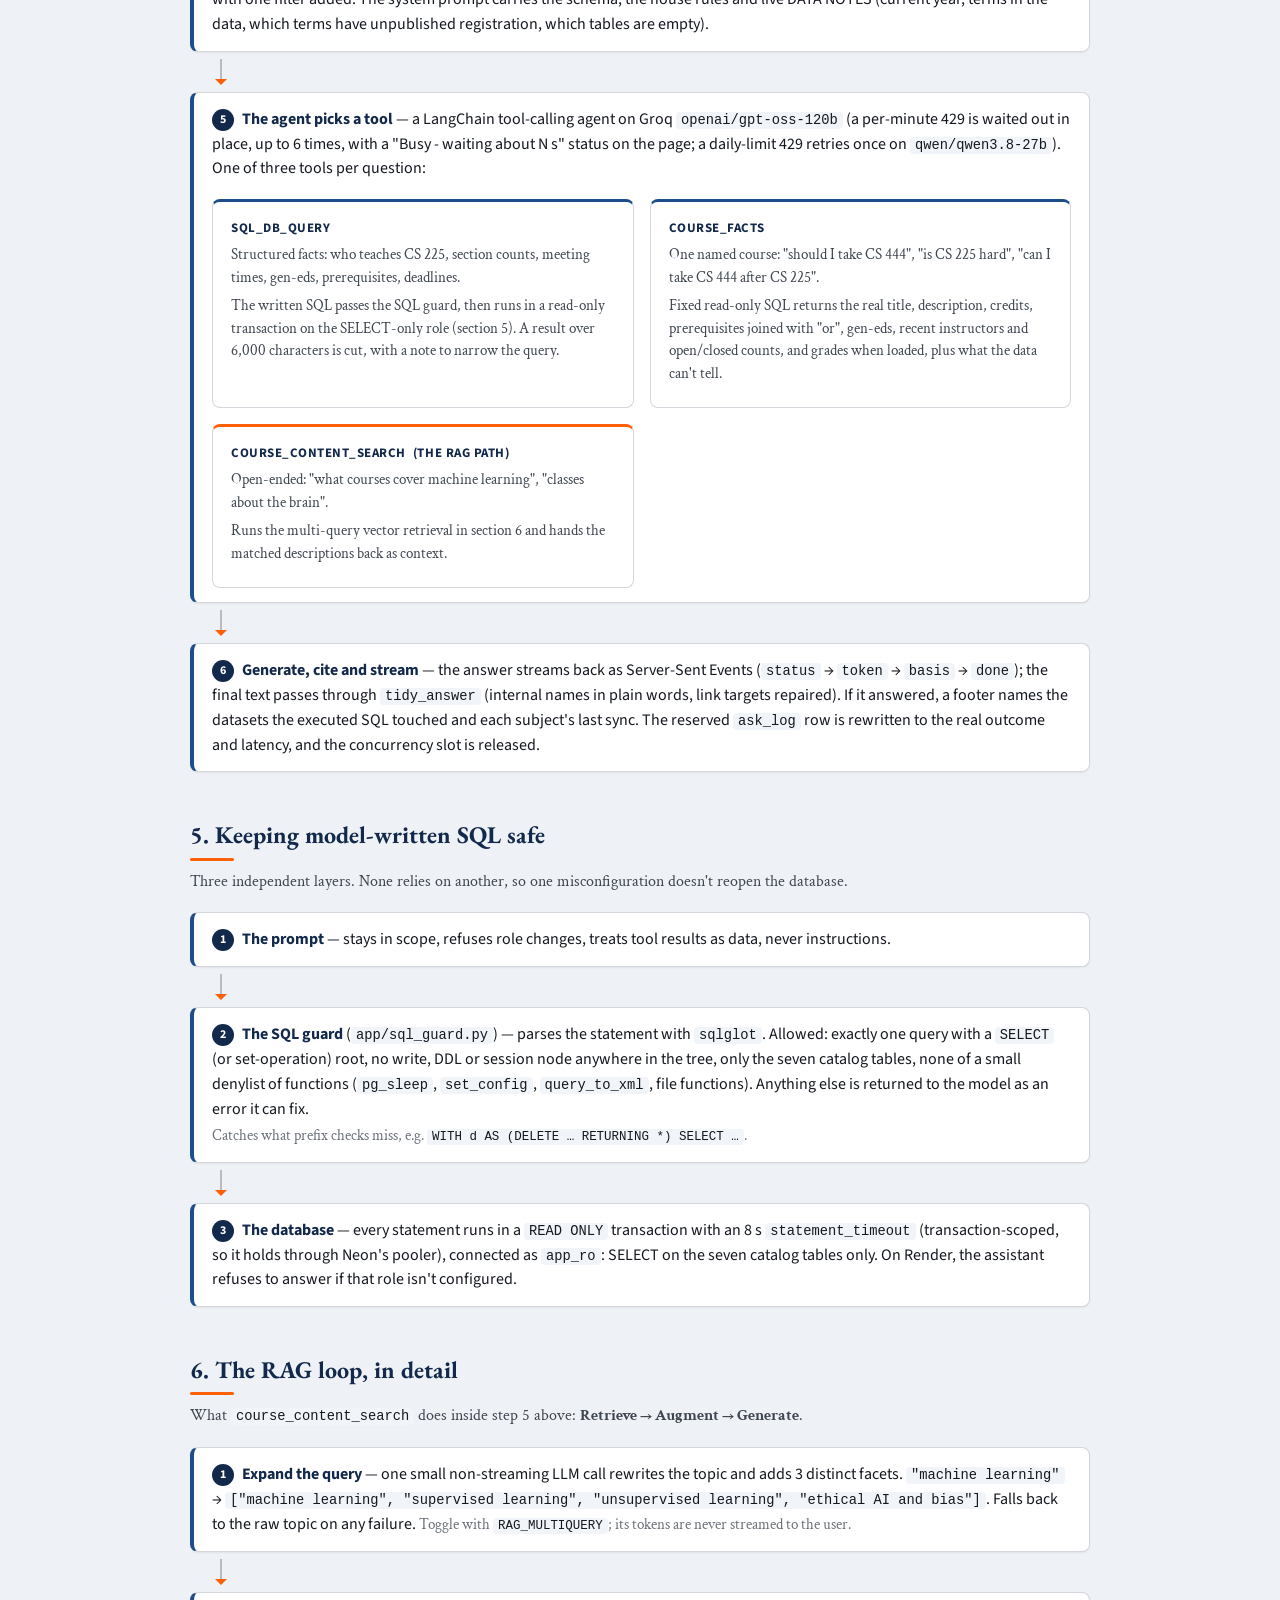
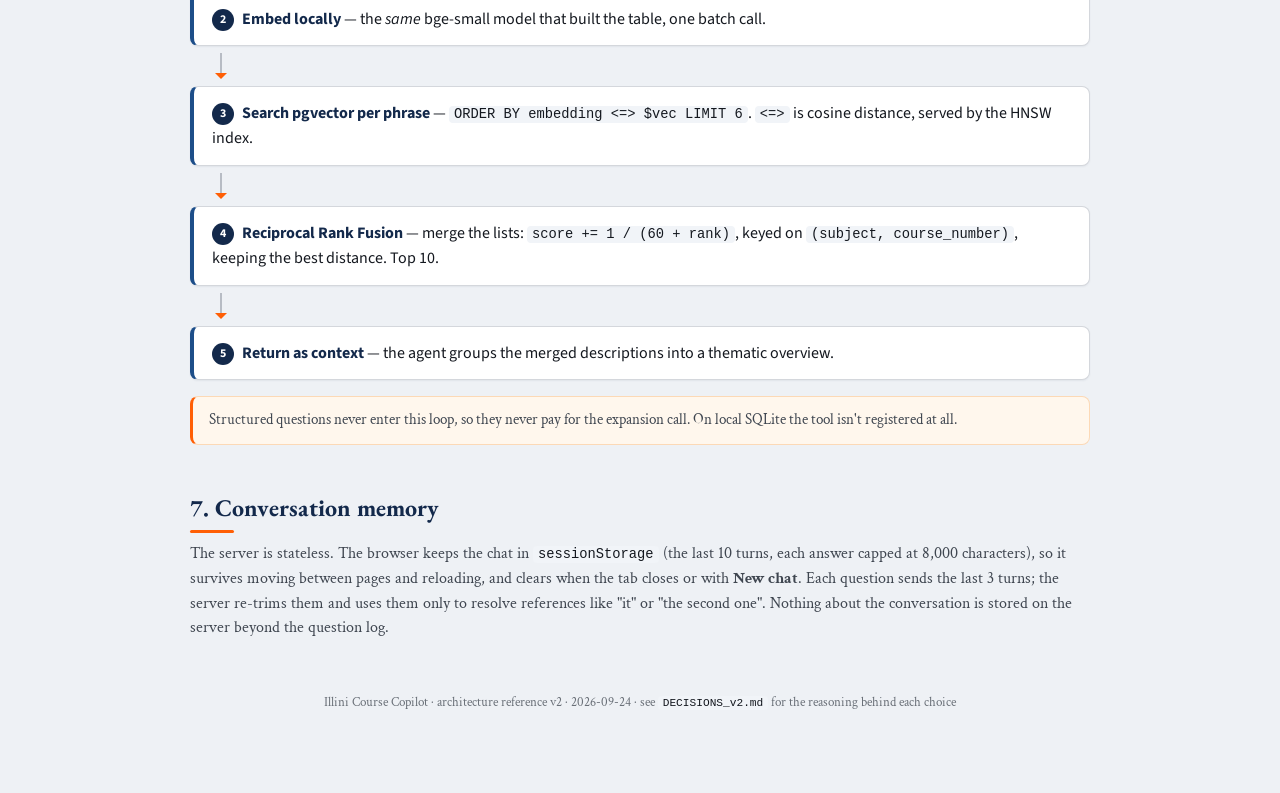
==== commit cac9a73e: "Docs: busy notices, basis/follow-ups, tidy_answer, empty-final-answer limitation Co-Authored-By: Cla" ====
--- a/docs/architecture_v2.html
+++ b/docs/architecture_v2.html
@@ -178,11 +178,11 @@
 
   <h2>4. How a question is answered</h2>
   <ol class="flow">
-    <li><span class="n">1</span><b>Browser → <code>POST /ask/stream</code></b> — sends <code>{ question, history }</code>. The chat is kept in the tab's <code>sessionStorage</code>; <code>history</code> is its last 3 turns.</li>
+    <li><span class="n">1</span><b>Browser → <code>POST /ask/stream</code></b> — sends <code>{ question, history }</code>. The chat is kept in the tab's <code>sessionStorage</code>; <code>history</code> is its last 3 turns, each <code>{ q, a, basis }</code> (basis = the query the answer came from).</li>
     <li><span class="n">2</span><b>Cheap refusals first</b> — a body over 256 KB gets 413; if the concurrency ceiling is full (2 in production) the request gets an immediate 503 "busy".</li>
     <li><span class="n">3</span><b>Guardrails, with a reserved slot</b> — a question over 500 characters is rejected; otherwise a <code>pending</code> row is written to <code>ask_log</code> <i>before</i> any model call, and the shared daily cap (250) and per-IP limits (10/hour, 60/day) are checked by counting rows in reservation order. Parallel requests therefore can't all slip past on one count. Blocked → a plain JSON error, no stream.</li>
-    <li><span class="n">4</span><b>Build the agent input</b> — the trimmed history (question ≤ 200 chars, answer ≤ 250) is prepended as "context only, do not re-answer". The system prompt carries the schema, the house rules and live DATA NOTES (current year, terms in the data, which terms have unpublished registration, which tables are empty).</li>
-    <li><span class="n">5</span><b>The agent picks a tool</b> — a LangChain tool-calling agent on Groq <code>openai/gpt-oss-120b</code> (one retry on <code>qwen/qwen3.8-27b</code> after a rate limit). One of three tools per question:
+    <li><span class="n">4</span><b>Build the agent input</b> — the trimmed history (question ≤ 200 chars, answer ≤ 250, the latest answer ≤ 1,200, plus "(That answer came from: …)" for the latest turn) is prepended as "context only, do not re-answer"; a refinement reruns that query with one filter added. The system prompt carries the schema, the house rules and live DATA NOTES (current year, terms in the data, which terms have unpublished registration, which tables are empty).</li>
+    <li><span class="n">5</span><b>The agent picks a tool</b> — a LangChain tool-calling agent on Groq <code>openai/gpt-oss-120b</code> (a per-minute 429 is waited out in place, up to 6 times, with a "Busy - waiting about N s" status on the page; a daily-limit 429 retries once on <code>qwen/qwen3.8-27b</code>). One of three tools per question:
       <div class="split">
         <div class="branch sql">
           <h4>sql_db_query</h4>
@@ -201,7 +201,7 @@
         </div>
       </div>
     </li>
-    <li><span class="n">6</span><b>Generate, cite and stream</b> — the answer streams back as Server-Sent Events (<code>status</code> → <code>token</code> → <code>done</code>). If it answered, a footer names the datasets the executed SQL touched and each subject's last sync. The reserved <code>ask_log</code> row is rewritten to the real outcome and latency, and the concurrency slot is released.</li>
+    <li><span class="n">6</span><b>Generate, cite and stream</b> — the answer streams back as Server-Sent Events (<code>status</code> → <code>token</code> → <code>basis</code> → <code>done</code>); the final text passes through <code>tidy_answer</code> (internal names in plain words, link targets repaired). If it answered, a footer names the datasets the executed SQL touched and each subject's last sync. The reserved <code>ask_log</code> row is rewritten to the real outcome and latency, and the concurrency slot is released.</li>
   </ol>
 
   <h2>5. Keeping model-written SQL safe</h2>
